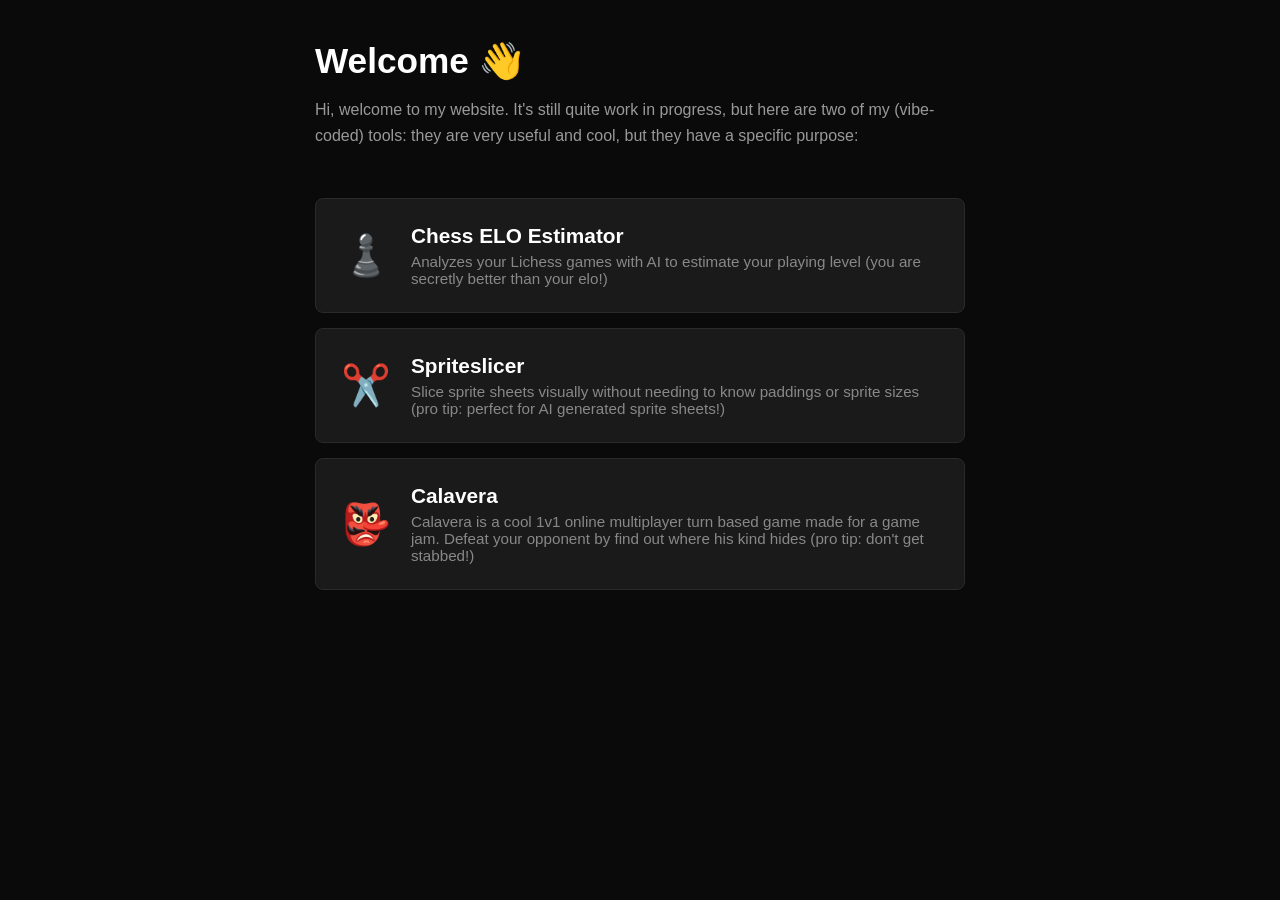
==== website/static/index.html @ 278e74b9 "Add /game to index.html" ====
<!DOCTYPE html>
<html lang="en">
<head>
    <meta charset="UTF-8">
    <meta name="viewport" content="width=device-width, initial-scale=1.0">
    <title>My Cool Tools</title>
    <style>
        * {
            margin: 0;
            padding: 0;
            box-sizing: border-box;
        }

        body {
            font-family: -apple-system, BlinkMacSystemFont, 'Segoe UI', sans-serif;
            background: #0a0a0a;
            color: #e0e0e0;
            min-height: 100vh;
            padding: 40px 20px;
        }

        .container {
            max-width: 650px;
            margin: 0 auto;
        }

        h1 {
            color: #fff;
            margin-bottom: 15px;
            font-size: 2.2em;
            font-weight: 600;
        }

        .intro {
            color: #999;
            line-height: 1.6;
            margin-bottom: 50px;
        }

        .tools {
            display: flex;
            flex-direction: column;
            gap: 15px;
        }

        .tool-card {
            background: #1a1a1a;
            padding: 25px;
            border-radius: 8px;
            text-decoration: none;
            color: #e0e0e0;
            transition: all 0.2s;
            border: 1px solid #2a2a2a;
            display: flex;
            gap: 20px;
            align-items: center;
        }

        .tool-card:hover {
            background: #222;
            border-color: #3a3a3a;
            transform: translateX(5px);
        }

        .tool-emoji {
            font-size: 2.5em;
            flex-shrink: 0;
        }

        .tool-content {
            flex: 1;
        }

        .tool-title {
            font-size: 1.3em;
            font-weight: 600;
            margin-bottom: 5px;
            color: #fff;
        }

        .tool-desc {
            color: #888;
            font-size: 0.95em;
        }

        @media (max-width: 600px) {
            h1 {
                font-size: 1.8em;
            }
            
            .tool-card {
                flex-direction: column;
                text-align: center;
                gap: 15px;
            }
        }
    </style>
</head>
<body>
    <div class="container">
        <h1>Welcome 👋</h1>
        
        <p class="intro">
          Hi, welcome to my website. It's still quite work in progress, but here are two of my (vibe-coded) tools: they are very useful and cool, but they have a specific purpose:
        </p>

        <div class="tools">
            <a href="/elo-estimator" class="tool-card">
                <span class="tool-emoji">♟️</span>
                <div class="tool-content">
                    <div class="tool-title">Chess ELO Estimator</div>
                    <div class="tool-desc">
                        Analyzes your Lichess games with AI to estimate your playing level (you are secretly better than your elo!)
                    </div>
                </div>
            </a>

            <a href="/spriteslicer" class="tool-card">
                <span class="tool-emoji">✂️</span>
                <div class="tool-content">
                    <div class="tool-title">Spriteslicer</div>
                    <div class="tool-desc">
                        Slice sprite sheets visually without needing to know paddings or sprite sizes (pro tip: perfect for AI generated sprite sheets!)
                    </div>
                </div>
            </a>

            <a href="/game" class="tool-card">
                <span class="tool-emoji">👺 </span>
                <div class="tool-content">
                    <div class="tool-title">Calavera</div>
                    <div class="tool-desc">
                      Calavera is a cool 1v1 online multiplayer turn based game made for a game jam. Defeat your opponent by find out where his kind hides (pro tip: don't get stabbed!)
                    </div>
                </div>
            </a>
        </div>
    </div>
</body>
</html>
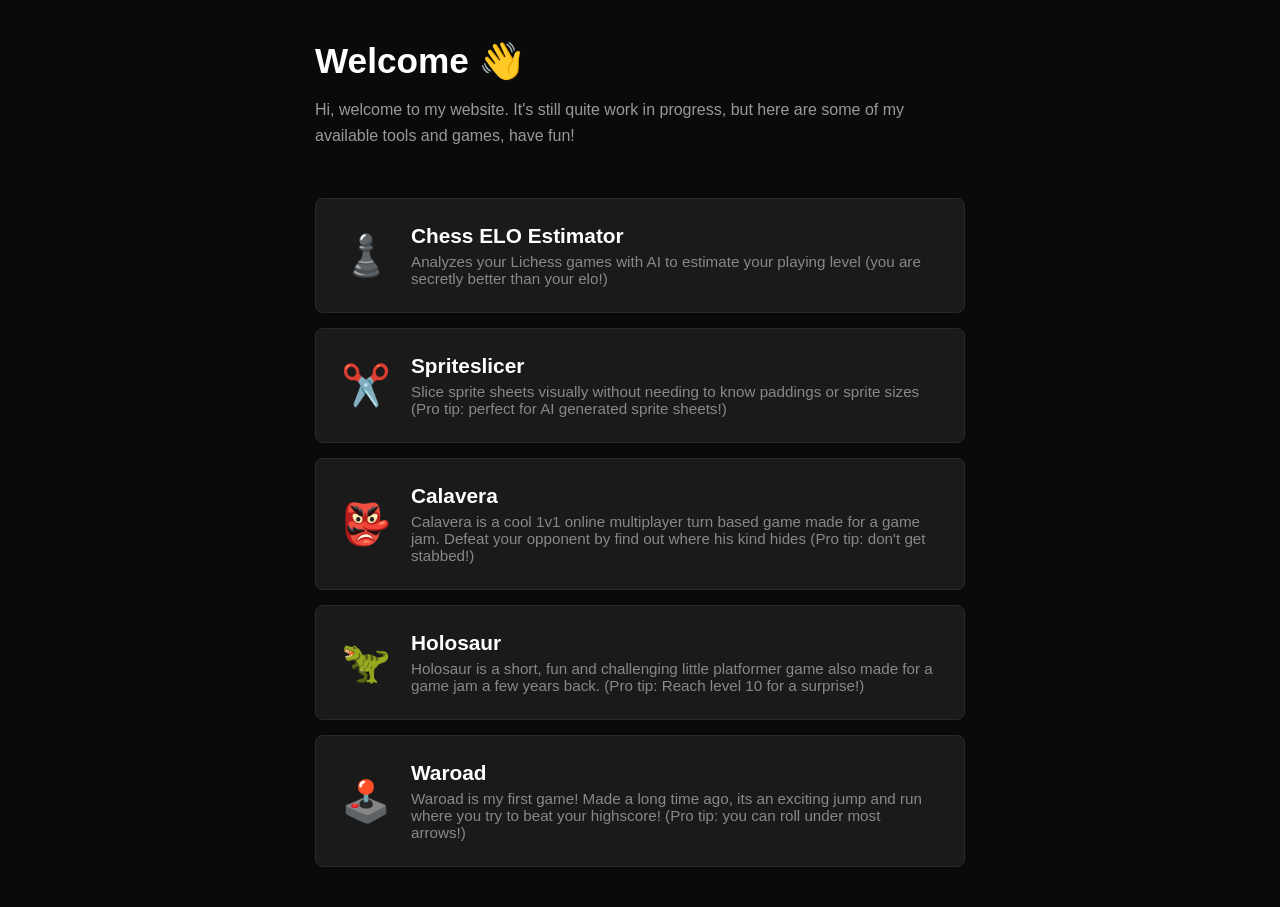
==== commit 51236e44: "Update static website to include 2 more games" ====
--- a/website/static/index.html
+++ b/website/static/index.html
@@ -3,7 +3,7 @@
 <head>
     <meta charset="UTF-8">
     <meta name="viewport" content="width=device-width, initial-scale=1.0">
-    <title>My Cool Tools</title>
+    <title>Léo.com</title>
     <style>
         * {
             margin: 0;
@@ -101,7 +101,7 @@
         <h1>Welcome 👋</h1>
         
         <p class="intro">
-          Hi, welcome to my website. It's still quite work in progress, but here are two of my (vibe-coded) tools: they are very useful and cool, but they have a specific purpose:
+          Hi, welcome to my website. It's still quite work in progress, but here are some of my available tools and games, have fun!
         </p>
 
         <div class="tools">
@@ -120,7 +120,7 @@
                 <div class="tool-content">
                     <div class="tool-title">Spriteslicer</div>
                     <div class="tool-desc">
-                        Slice sprite sheets visually without needing to know paddings or sprite sizes (pro tip: perfect for AI generated sprite sheets!)
+                        Slice sprite sheets visually without needing to know paddings or sprite sizes (Pro tip: perfect for AI generated sprite sheets!)
                     </div>
                 </div>
             </a>
@@ -130,7 +130,27 @@
                 <div class="tool-content">
                     <div class="tool-title">Calavera</div>
                     <div class="tool-desc">
-                      Calavera is a cool 1v1 online multiplayer turn based game made for a game jam. Defeat your opponent by find out where his kind hides (pro tip: don't get stabbed!)
+                      Calavera is a cool 1v1 online multiplayer turn based game made for a game jam. Defeat your opponent by find out where his kind hides (Pro tip: don't get stabbed!)
+                    </div>
+                </div>
+            </a>
+
+            <a href="https://daem-on.itch.io/holosaur" class="tool-card">
+                <span class="tool-emoji">🦖 </span>
+                <div class="tool-content">
+                    <div class="tool-title">Holosaur</div>
+                    <div class="tool-desc">
+                      Holosaur is a short, fun and challenging little platformer game also made for a game jam a few years back. (Pro tip: Reach level 10 for a surprise!)
+                    </div>
+                </div>
+            </a>
+
+            <a href="https://pebll.itch.io/waroad" class="tool-card">
+                <span class="tool-emoji">🕹️</span>
+                <div class="tool-content">
+                    <div class="tool-title">Waroad</div>
+                    <div class="tool-desc">
+                      Waroad is my first game! Made a long time ago, its an exciting jump and run where you try to beat your highscore! (Pro tip: you can roll under most arrows!)
                     </div>
                 </div>
             </a>
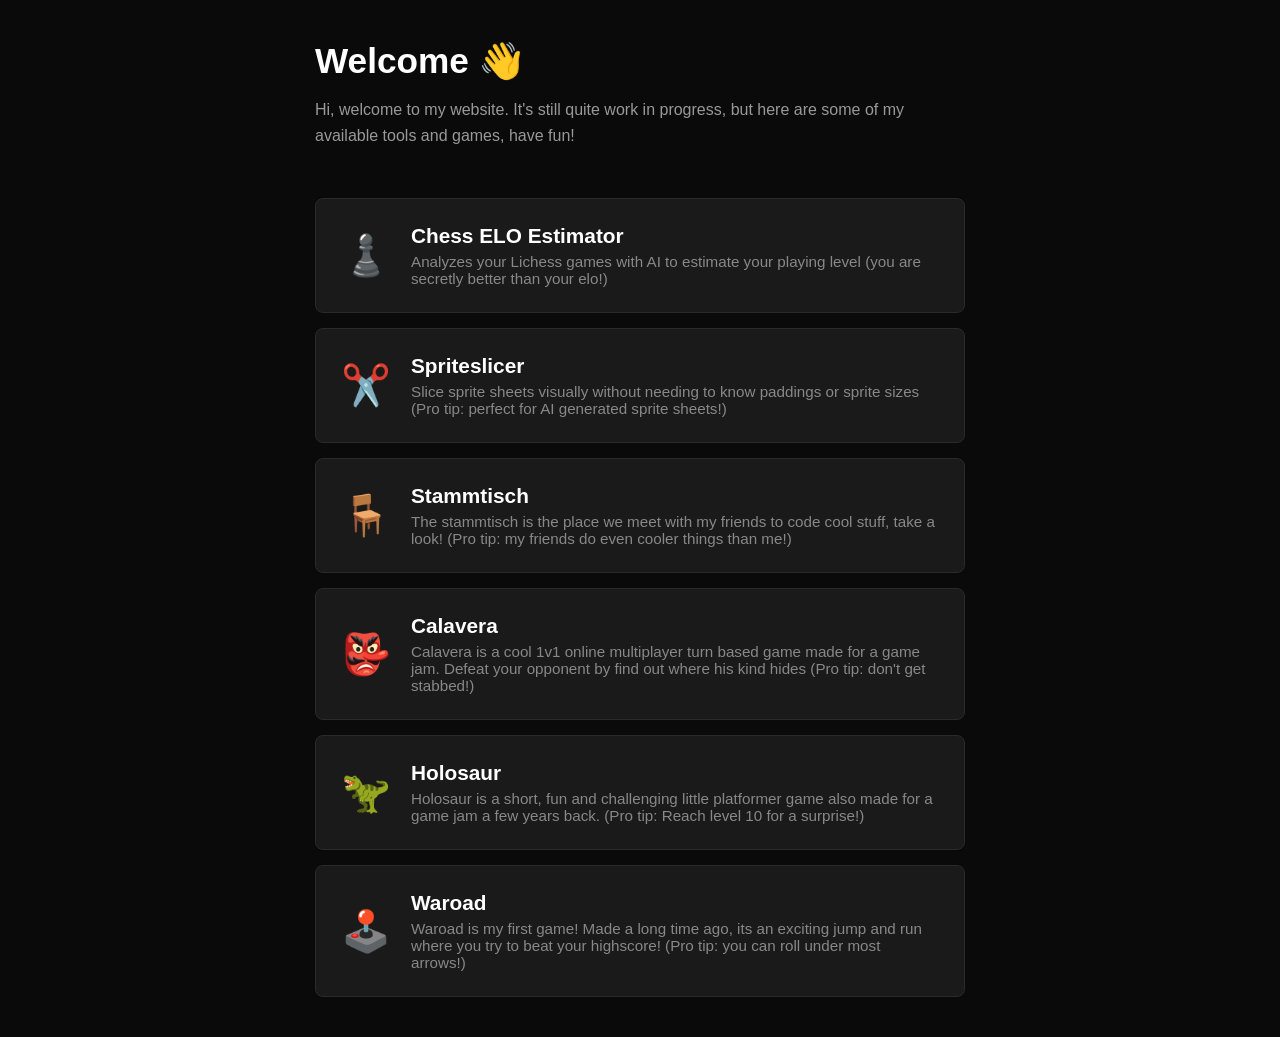
==== commit 13b43a37: "Add stammtisch link" ====
--- a/website/static/index.html
+++ b/website/static/index.html
@@ -125,6 +125,16 @@
                 </div>
             </a>
 
+            <a href="/stammtisch" class="tool-card">
+                <span class="tool-emoji">🪑 </span>
+                <div class="tool-content">
+                    <div class="tool-title">Stammtisch</div>
+                    <div class="tool-desc">
+                      The stammtisch is the place we meet with my friends to code cool stuff, take a look! (Pro tip: my friends do even cooler things than me!)
+                    </div>
+                </div>
+            </a>
+
             <a href="/game" class="tool-card">
                 <span class="tool-emoji">👺 </span>
                 <div class="tool-content">
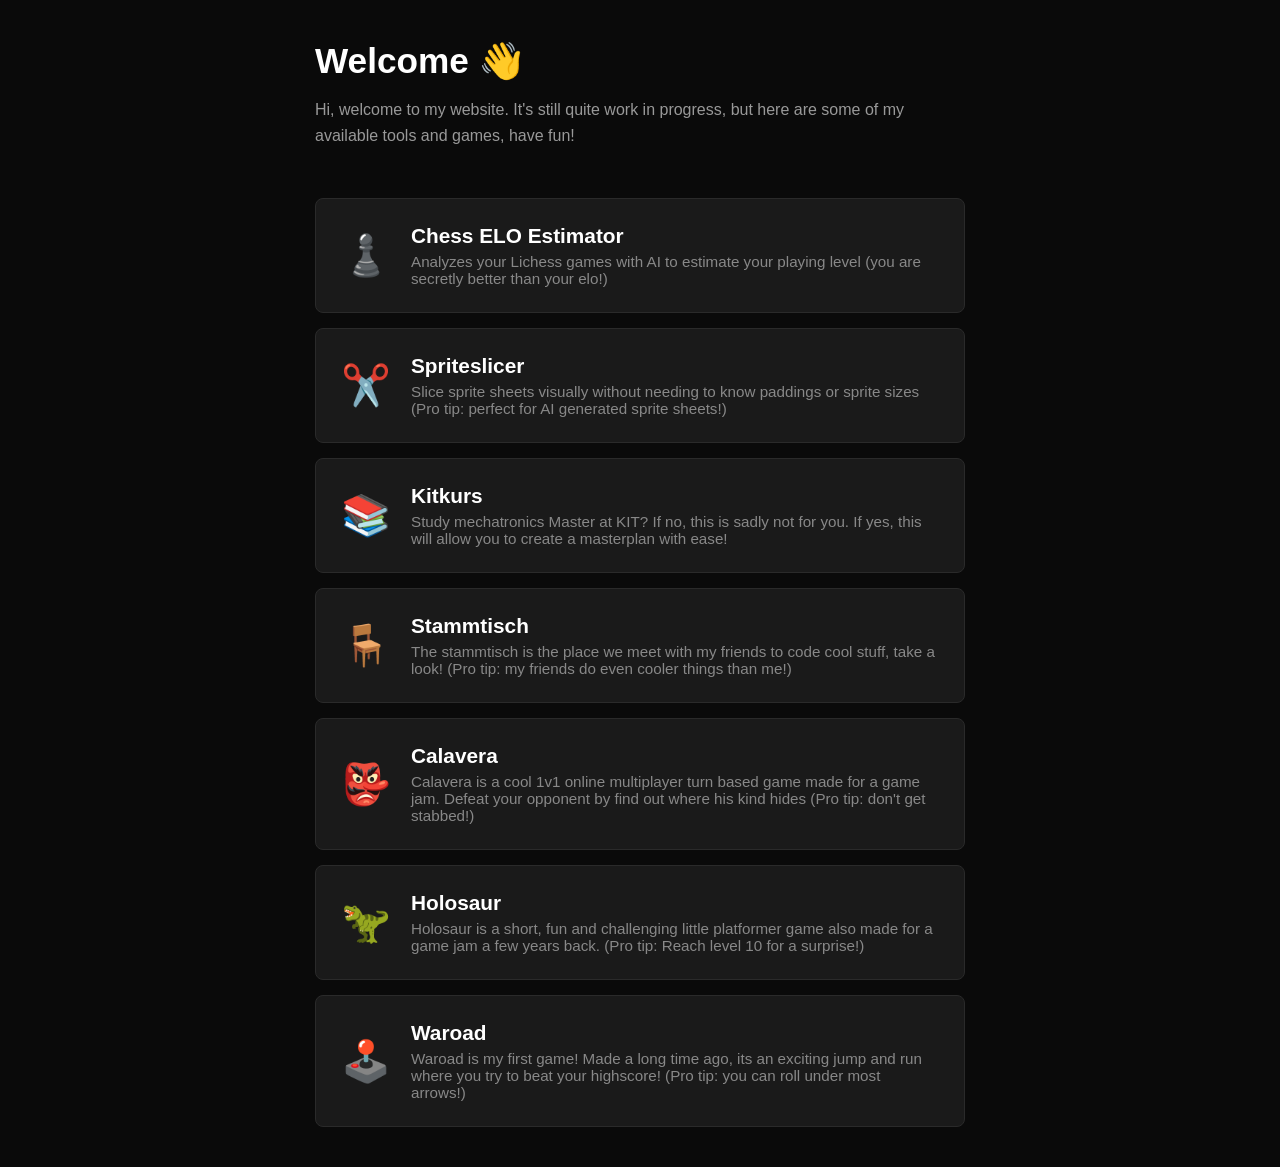
==== commit 74c93d21: "add forgotten stuff?" ====
--- a/website/static/index.html
+++ b/website/static/index.html
@@ -125,6 +125,16 @@
                 </div>
             </a>
 
+            <a href="/kikurs" class="tool-card">
+                <span class="tool-emoji">📚</span>
+                <div class="tool-content">
+                    <div class="tool-title">Kitkurs</div>
+                    <div class="tool-desc">
+                        Study mechatronics Master at KIT? If no, this is sadly not for you. If yes, this will allow you to create a masterplan with ease!
+                    </div>
+                </div>
+            </a>
+
             <a href="/stammtisch" class="tool-card">
                 <span class="tool-emoji">🪑 </span>
                 <div class="tool-content">
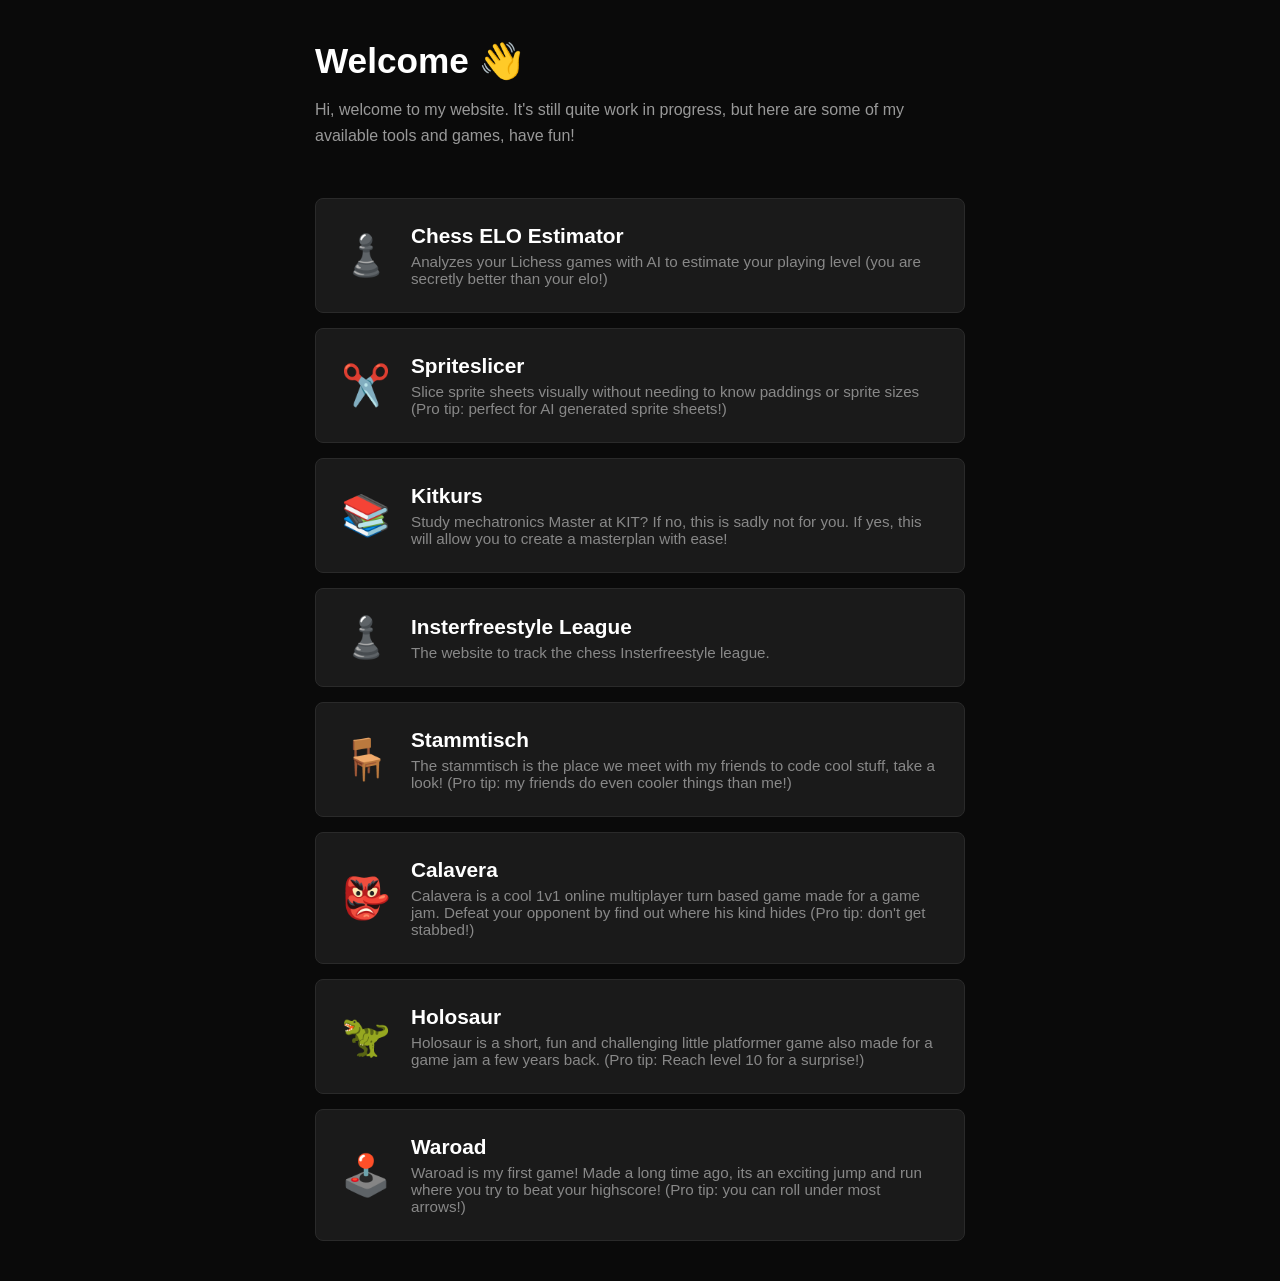
==== commit b87bed1d: "New commit and add entry in index" ====
--- a/website/static/index.html
+++ b/website/static/index.html
@@ -125,12 +125,22 @@
                 </div>
             </a>
 
-            <a href="/kikurs" class="tool-card">
+            <a href="/kitkurs" class="tool-card">
                 <span class="tool-emoji">📚</span>
                 <div class="tool-content">
                     <div class="tool-title">Kitkurs</div>
                     <div class="tool-desc">
                         Study mechatronics Master at KIT? If no, this is sadly not for you. If yes, this will allow you to create a masterplan with ease!
+                    </div>
+                </div>
+            </a>
+
+            <a href="/insterleague" class="tool-card">
+                <span class="tool-emoji">♟️</span>
+                <div class="tool-content">
+                    <div class="tool-title">Insterfreestyle League</div>
+                    <div class="tool-desc">
+                      The website to track the chess Insterfreestyle league.
                     </div>
                 </div>
             </a>
